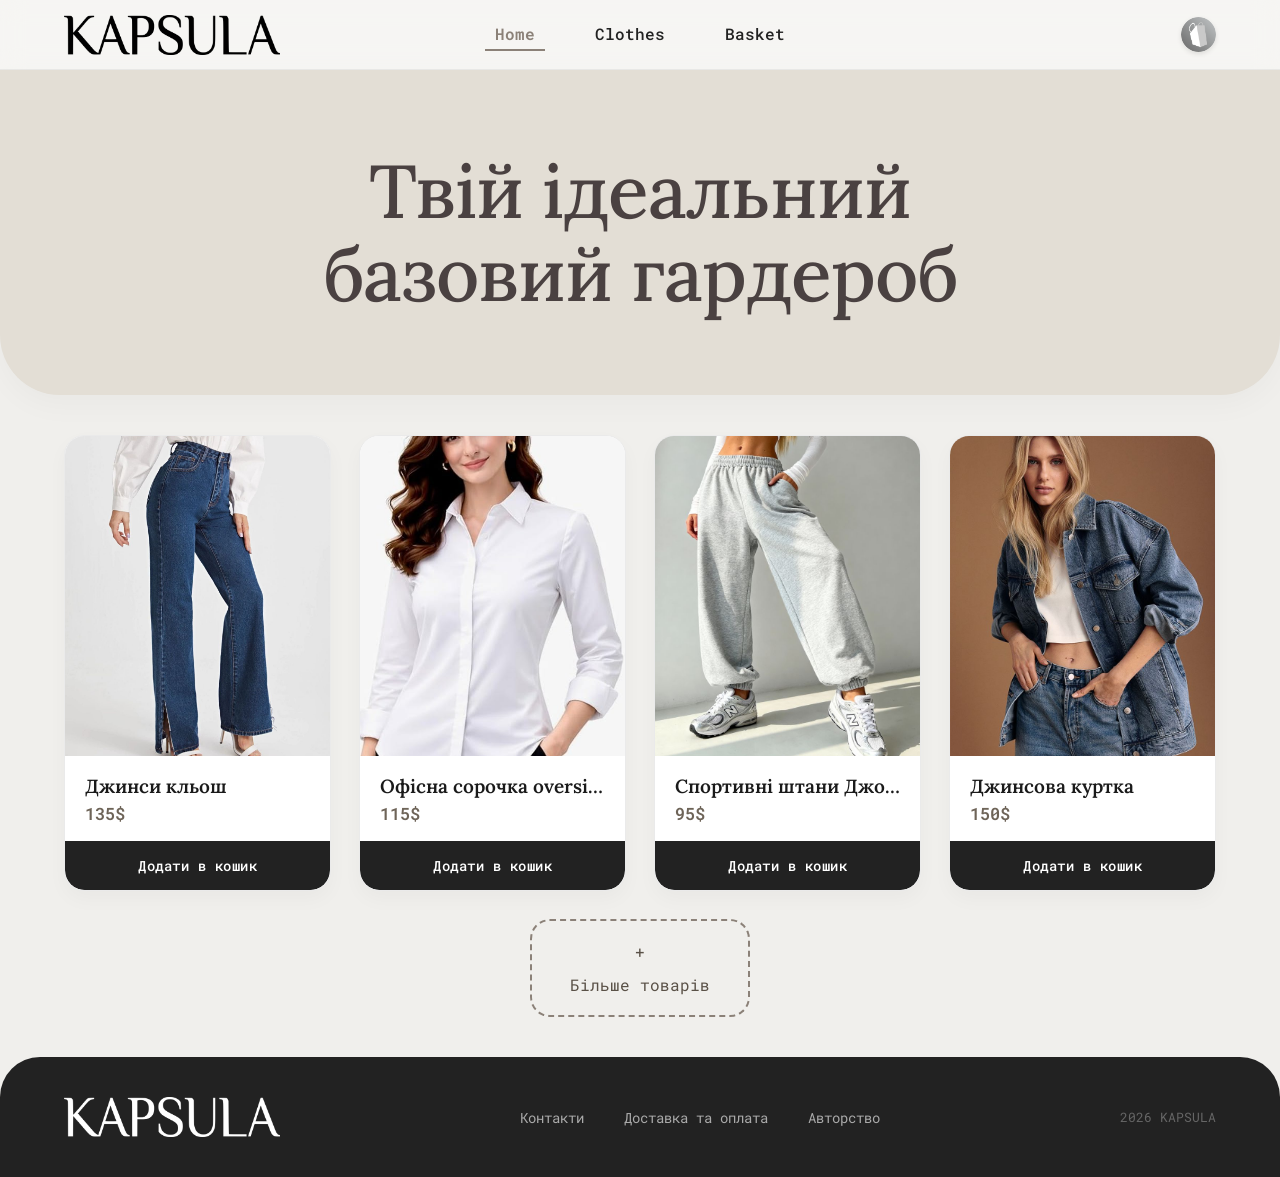
==== index.html @ e4d2770f "Rename home.html to index.html" ====
<!DOCTYPE html>
<html lang="uk">
<head>
    <meta charset="UTF-8">
    <meta name="viewport" content="width=device-width, initial-scale=1.0">
    <title>Kapsula</title>
    <link rel="stylesheet" href="css/style.css">
</head>
<body>
    <div class="nav">
        <div class="nav-left">
            <img src="img/logo.png" class="logo" alt="KAPSULA">
        </div>
        <nav class="nav-center">
            <a href="home.html" class="nav-text active">Home</a>
            <a href="clotnes.html" class="nav-text">Clothes</a>
            <a href="cart.html" class="nav-text">Basket</a>
        </nav>
        <div class="nav-right">
            <div class="cart-wrapper">
                <span id="cart-count">0</span>
                <img src="img/Avatar.png" class="avatar" alt="Profile">
            </div>
        </div>
    </div>

    <main>
        <section class="hero">
            <div class="hero-text">
                <h1>Твій ідеальний<br>базовий гардероб</h1>
            </div>
        </section>
        
        <section class="cards-section" id="products-container">
            </section>
    </main>

    <footer class="footer">
        <div class="footer-left">
            <img src="img/logo.png" class="logo" alt="KAPSULA">
        </div>
        <div class="footer-center">
            <a href="404.html">Контакти</a>
            <a href="404.html">Доставка та оплата</a>
            <a href="credits.html">Авторство</a>
        </div>
        <div class="footer-right">
            <p>2026 KAPSULA</p>
        </div>
    </footer>

    <script src="js/script.js"></script>
</body>
</html>
---- css/style.css ----
/* ########################## */
/* #- GENERAL & BASE -#       */
/* ########################## */

@import url('https://fonts.googleapis.com/css2?family=Lora:wght@400;500;600&family=Roboto+Mono:wght@400;500;600&display=swap');

body {
    background-color: #f0efec;
    margin: 0;
    font-family: 'Roboto Mono', monospace;
    color: #333;
    min-height: 100vh; 
}

html {
    height: 100%;
}

main, .cart-page {
    min-height: calc(100vh - 265px);
    box-sizing: border-box;
}

/* ########################## */
/* #- NAVIGATION & HEADER -#  */
/* ########################## */

.nav {
    height: 70px;
    width: 100%;
    background-color: rgba(252, 251, 249, 0.5);
    backdrop-filter: blur(12px);
    -webkit-backdrop-filter: blur(12px);
    position: sticky;
    top: 0;
    z-index: 1000;
    display: flex;
    align-items: center;
    justify-content: space-between;
    padding: 0 5%;
    box-sizing: border-box;
    border-bottom: 1px solid rgba(0,0,0,0.05);
}

.nav-left {
    flex: 1;
    display: flex;
    justify-content: flex-start;
}

.nav-center {
    flex: 2;
    display: flex;
    justify-content: center;
    gap: 40px;
}

.nav-right {
    flex: 1;
    display: flex;
    justify-content: flex-end;
    align-items: center;
}

.logo {
    height: 40px;
    width: auto;
    display: block;
}

.nav-text {
    font-size: 16px;
    font-weight: 500;
    text-decoration: none;
    color: #222;
    padding: 5px 10px;
    transition: color 0.3s ease;
}

.nav-text:hover {
    color: #8b8178;
}

.nav-text.active {
    color: #8b8178;
    font-weight: 600;
    border-bottom: 2px solid #8b8178;
}

.cart-wrapper {
    position: relative;
    display: flex;
    align-items: center;
    cursor: pointer;
}

#cart-count {
    position: absolute;
    top: -5px;
    right: -8px;
    background-color: #222;
    color: #fff;
    font-size: 10px;
    font-weight: 600;
    width: 18px;
    height: 18px;
    border-radius: 50%;
    display: flex;
    align-items: center;
    justify-content: center;
    border: 2px solid #fcfbf9;
}

.avatar {
    height: 35px;
    width: 35px;
    border-radius: 50%;
    object-fit: cover;
    box-shadow: 0 2px 5px rgba(0,0,0,0.1);
}

/* ########################## */
/* #- UI COMPONENTS -#        */
/* ########################## */

.btn-add {
    width: 100%;
    padding: 14px 0;
    margin-top: 10px;
    background-color: #222;
    color: #fff;
    border: none;
    border-radius: 12px;
    font-family: 'Roboto Mono', monospace;
    font-size: 14px;
    font-weight: 500;
    cursor: pointer;
    transition: background-color 0.3s ease, transform 0.1s ease;
}

.btn-add:hover {
    background-color: #4a4141;
}

.btn-add:active {
    transform: scale(0.97);
}

.btn-large {
    padding: 16px 32px;
    font-size: 16px;
    max-width: 250px;
    margin-top: 15px;
}

/* ########################## */
/* #- HERO SECTION -#         */
/* ########################## */

.hero {
    background-color: #e3ded5;
    border-radius: 0 0 60px 60px;
    padding: 80px 5%;
    display: flex;
    align-items: center;
    justify-content: center;
    text-align: center;
    box-shadow: 0 10px 30px rgba(0,0,0,0.03);
}

.hero-text h1 {
    font-family: 'Lora', serif;
    font-size: 75px;
    font-weight: 500;
    color: #4a4141;
    margin: 0;
    line-height: 1.1;
    letter-spacing: -1px;
}

/* ########################## */
/* #- PRODUCT CARDS (MODERN) -# */
/* ########################## */

.cards-section {
    width: 100%;
    box-sizing: border-box;
    display: flex;
    flex-wrap: wrap;
    gap: 28px;
    padding: 40px 5%;
    justify-content: center;
    align-items: stretch;
}

.cards-section::-webkit-scrollbar {
    display: none;
}

.card {
    width: 100%;
    flex: 1 1 240px;
    max-width: 280px;
    min-width: 210px;
    background-color: #fff;
    border-radius: 20px;
    overflow: hidden;
    border: 1px solid #eaeaea;
    box-shadow: 0 8px 20px rgba(0,0,0,0.03);
    display: flex;
    flex-direction: column;
    justify-content: space-between;
    transition: transform 0.3s cubic-bezier(0.25, 0.8, 0.25, 1), box-shadow 0.3s ease, border-color 0.3s ease;
    text-decoration: none;
    color: inherit;
}

.card:hover {
    transform: translateY(-7px);
    box-shadow: 0 16px 32px rgba(0,0,0,0.08);
    border-color: #d1d1d1;
}

.card-img-wrapper {
    width: 100%;
    height: 320px;
    background-color: #f5f2ed;
    overflow: hidden;
}

.card-img {
    width: 100%;
    height: 100%;
    object-fit: cover;
    transition: transform 0.6s ease;
}

.card:hover .card-img {
    transform: scale(1.06);
}

.card-info {
    padding: 18px 20px 0 20px;
    display: flex;
    flex-direction: column;
    justify-content: space-between;
    flex-grow: 1;
}

.card-title {
    margin: 0 0 4px 0;
    font-family: 'Lora', serif;
    font-size: 19px;
    font-weight: 600;
    color: #1a1a1a;
    text-align: left;
    white-space: nowrap;
    overflow: hidden;
    text-overflow: ellipsis;
}

.card-price {
    margin: 0;
    font-size: 17px;
    font-weight: 600;
    color: #6e6458;
    text-align: left;
}

.card .btn-add {
    width: calc(100% + 40px);
    margin: 16px -20px 0 -20px;
    padding: 15px 0;
    background-color: #222222;
    color: #ffffff;
    border: none;
    border-radius: 0 0 20px 20px;
    font-size: 14px;
    font-weight: 500;
    letter-spacing: 0.5px;
    cursor: pointer;
    transition: background-color 0.25s ease;
    text-align: center;
}

.card .btn-add:hover {
    background-color: #5a5147;
}

.more-card {
    flex: 1 1 180px;
    max-width: 220px;
    min-width: 160px;
    border: 2px dashed #8b8178;
    border-radius: 20px;
    display: flex;
    flex-direction: column;
    align-items: center;
    justify-content: center;
    text-decoration: none;
    color: #5a5147;
    background-color: transparent;
    transition: all 0.3s ease;
    gap: 12px;
    padding: 20px;
    box-sizing: border-box;
}

.more-card:hover {
    border-color: #222;
    color: #222;
    background-color: rgba(90, 81, 71, 0.05);
    transform: translateY(-3px);
}

/* ########################## */
/* #- SINGLE PRODUCT PAGE -#  */
/* ########################## */

.product-section {
    display: flex;
    gap: 50px;
    padding: 60px 5%;
    max-width: 1100px;
    margin: 0 auto;
    align-items: flex-start;
}

.product-image-wrapper {
    flex: 1;
    max-width: 500px;
    border-radius: 20px;
    overflow: hidden;
    box-shadow: 0 10px 30px rgba(0,0,0,0.05);
}

.product-image-wrapper img {
    width: 100%;
    height: auto;
    display: block;
    object-fit: cover;
}

.product-details {
    flex: 1;
    display: flex;
    flex-direction: column;
    gap: 20px;
}

.product-details h1 {
    font-family: 'Lora', serif;
    font-size: 38px;
    color: #222;
    margin: 0;
}

.product-price {
    font-size: 26px;
    font-weight: 600;
    color: #5a5147;
    margin: 0;
}

.product-description {
    font-size: 15px;
    line-height: 1.6;
    color: #555;
    margin: 0;
}

.product-material {
    font-size: 14px;
    color: #666;
    margin: 0;
}

.product-options {
    display: flex;
    flex-direction: column;
    gap: 8px;
    margin-top: 10px;
}

.size-label {
    font-size: 14px;
    color: #333;
    font-weight: 500;
}

.size-select {
    padding: 12px 16px;
    border: 1px solid #ccc;
    border-radius: 10px;
    font-family: 'Roboto Mono', monospace;
    font-size: 15px;
    background-color: #fff;
    color: #333;
    outline: none;
    cursor: pointer;
    max-width: 200px;
    transition: border-color 0.3s;
}

.size-select:focus {
    border-color: #5a5147;
}

.size-select.select-invalid {
    border-color: #d9534f;
}

.size-error {
    display: none;
    color: #d9534f;
    font-size: 12px;
}

/* ==========================================
   ART PAGE
   ========================================== */

.cart-page {
    max-width: 900px;
    margin: 40px auto;
    padding: 0 20px;
}

.cart-header {
    display: flex;
    justify-content: space-between;
    align-items: center;
    margin-bottom: 30px;
    padding-bottom: 15px;
    border-bottom: 1px solid #e0e0e0;
}

.cart-header h1 {
    font-family: 'Lora', serif;
    font-size: 32px;
    margin: 0;
}

.btn-clear {
    background: transparent;
    border: 1px solid #c62828;
    color: #c62828;
    padding: 8px 16px;
    border-radius: 20px;
    cursor: pointer;
    font-size: 14px;
    transition: all 0.2s ease;
}

.btn-clear:hover {
    background: #c62828;
    color: #fff;
}

.cart-list {
    display: flex;
    flex-direction: column;
    gap: 20px;
}

.cart-item {
    display: flex;
    justify-content: space-between;
    align-items: center;
    background: #ffffff;
    border: 1px solid #eee;
    border-radius: 12px;
    padding: 15px 20px;
    box-shadow: 0 2px 8px rgba(0,0,0,0.03);
}

.cart-item-left {
    display: flex;
    align-items: center;
    gap: 20px;
}

.cart-item-img {
    width: 80px;
    height: 100px;
    object-fit: cover;
    border-radius: 8px;
    background-color: #f5f5f5;
}

.cart-item-details {
    display: flex;
    flex-direction: column;
    gap: 6px;
}

.cart-item-title {
    font-size: 18px;
    margin: 0;
    color: #222;
}

.cart-item-qty {
    font-size: 14px;
    color: #666;
    margin: 0;
}

.cart-item-price {
    font-size: 18px;
    font-weight: 600;
    color: #2e7d32;
    margin: 0;
}

.btn-remove {
    background-color: transparent;
    border: 1px solid #d32f2f;
    color: #d32f2f;
    padding: 8px 18px;
    border-radius: 20px;
    font-size: 14px;
    font-weight: 500;
    cursor: pointer;
    transition: all 0.2s ease;
}

.btn-remove:hover {
    background-color: #d32f2f;
    color: #ffffff;
}

.cart-summary {
    margin-top: 35px;
    padding: 25px;
    background: #f9f9f9;
    border-radius: 12px;
    display: flex;
    flex-direction: column;
    align-items: flex-end;
    gap: 20px;
}

.cart-summary-total {
    font-size: 22px;
    display: flex;
    gap: 15px;
}

.empty-cart {
    text-align: center;
    padding: 60px 20px;
}

/* ########################## */
/* #- CHECKOUT PAGE -#        */
/* ########################## */

.checkout-page {
    padding: 60px 5%;
    max-width: 800px;
    margin: 0 auto;
    min-height: 60vh;
}

.checkout-page h1 {
    font-family: 'Lora', serif;
    font-size: 36px;
    margin-bottom: 40px;
    text-align: center;
}

.checkout-form {
    background-color: #fff;
    padding: 40px;
    border-radius: 24px;
    box-shadow: 0 15px 35px rgba(0,0,0,0.04);
    display: flex;
    flex-direction: column;
    gap: 25px;
}

.form-group {
    display: flex;
    flex-direction: column;
    gap: 8px;
}

.form-group label {
    font-size: 14px;
    font-weight: 500;
    color: #555;
}

.form-group input, 
.form-group select {
    padding: 15px;
    border: 1px solid #ddd;
    border-radius: 12px;
    font-family: 'Roboto Mono', monospace;
    font-size: 15px;
    outline: none;
    transition: border-color 0.3s;
}

.form-group input:focus, 
.form-group select:focus {
    border-color: #222;
}

.checkout-summary {
    border-top: 1px solid #eee;
    padding-top: 20px;
    text-align: right;
    font-size: 20px;
}

/* ########################## */
/* #- FOOTER -#               */
/* ########################## */

.footer {
    background-color: #222;
    color: #fff;
    padding: 40px 5%;
    display: flex;
    align-items: center;
    justify-content: space-between;
    border-radius: 40px 40px 0 0;
}

.footer-left .logo {
    filter: invert(1);
}

.footer-center {
    display: flex;
    gap: 40px;
}

.footer-center a {
    text-decoration: none;
    color: #aaa;
    font-size: 14px;
    transition: color 0.3s ease;
}

.footer-center a:hover {
    color: #fff;
}

.footer-right p {
    font-size: 13px;
    color: #666;
    margin: 0;
}

/* ########################## */
/* #- 404 ERROR PAGE -#       */
/* ########################## */

.error-page-body {
    display: flex;
    justify-content: center;
    align-items: center;
    height: 100vh;
    margin: 0;
    background-color: #fcfbf9;
}

.error-container {
    text-align: center;
    padding: 20px;
}

.error-container h1 {
    font-family: 'Lora', serif;
    font-size: 120px;
    color: #222;
    margin: 0;
}

.error-container p {
    font-size: 18px;
    color: #555;
    margin: 20px 0 30px 0;
}

/* ########################## */
/* #- MEDIA QUERIES -#        */
/* ########################## */

@media (max-width: 900px) {
    .hero-text h1 {
        font-size: 55px;
    }
}

@media (max-width: 768px) {
    .nav {
        height: auto;
        flex-direction: column;
        padding: 20px 5%;
        gap: 20px;
    }

    .nav-left, .nav-center, .nav-right {
        width: 100%;
        justify-content: center;
    }

    .nav-center {
        gap: 20px;
        flex-wrap: wrap;
    }

    .hero {
        padding: 50px 5%;
        border-radius: 0 0 35px 35px;
    }
    
    .hero-text h1 {
        font-size: 40px;
    }

    .cards-section {
        padding: 50px 5%;
        grid-template-columns: repeat(auto-fill, minmax(150px, 1fr));
        gap: 20px;
    }

    .card {
        flex: 1 1 calc(50% - 16px);
        max-width: 100%;
        min-width: 140px;
    }

    .more-card {
        flex: 1 1 100%;
        max-width: 100%;
        min-height: 80px;
        flex-direction: row;
        justify-content: center;
        gap: 10px;
        padding: 15px;
    }

    .more-card .plus-icon {
        font-size: 24px;
    }

    .card-img-wrapper {
        height: 220px;
    }

    .card-info {
        padding: 15px 10px;
        gap: 8px;
    }

    .card-title {
        font-size: 16px;
    }

    .card-price {
        font-size: 18px;
    }

    .btn-add {
        padding: 10px 0;
        font-size: 12px;
    }

    .btn-large {
        max-width: 100%;
        width: 100%;
    }

    .product-section {
        flex-direction: column;
        gap: 30px;
        padding: 40px 5%;
    }

    .product-image-wrapper {
        max-width: 100%;
    }

    .product-details h1 {
        font-size: 32px;
    }

    .size-select {
        max-width: 100%;
        width: 100%;
    }

    .cart-item {
        padding: 20px;
    }
    
    .cart-header {
        flex-direction: column;
        gap: 15px;
        align-items: flex-start;
    }
    
    .cart-summary {
        align-items: stretch;
        text-align: center;
    }
    
    .checkout-form {
        padding: 25px;
    }

    .footer {
        flex-direction: column;
        gap: 30px;
        text-align: center;
        padding: 40px 5% 30px;
        border-radius: 25px 25px 0 0;
    }

    .footer-center {
        flex-direction: column;
        gap: 15px;
    }
}

/* ########################## */
/* #- PAGE CLOTNEЫ -#        */
/* ########################## */

.tags-container {
    display: flex;
    flex-wrap: wrap;
    justify-content: center;
    gap: 15px;
    margin: 10px auto 20px auto;
    max-width: 1000px;
    padding: 0 20px;
}

.tag-btn {
    background-color: transparent;
    color: #6b6b6b;
    border: 1px solid #6b6b6b; 
    border-radius: 50px;     
    padding: 6px 10px;  
    font-size: 18px;       
    font-family: inherit;
    font-weight: 400;
    cursor: pointer;
    transition: all 0.2s ease-in-out;
    box-shadow: none !important; 
    outline: none;
}

.tag-btn:hover {
    background-color: #333;
    color: #ffffff;
    border-color: #333;
    font-weight: 200;
}


.tag-btn.active {
    background-color: #5d9e5f;
    color: #ffffff;
    border: 3px solid #5d9e5f;
    box-shadow: none !important;
}
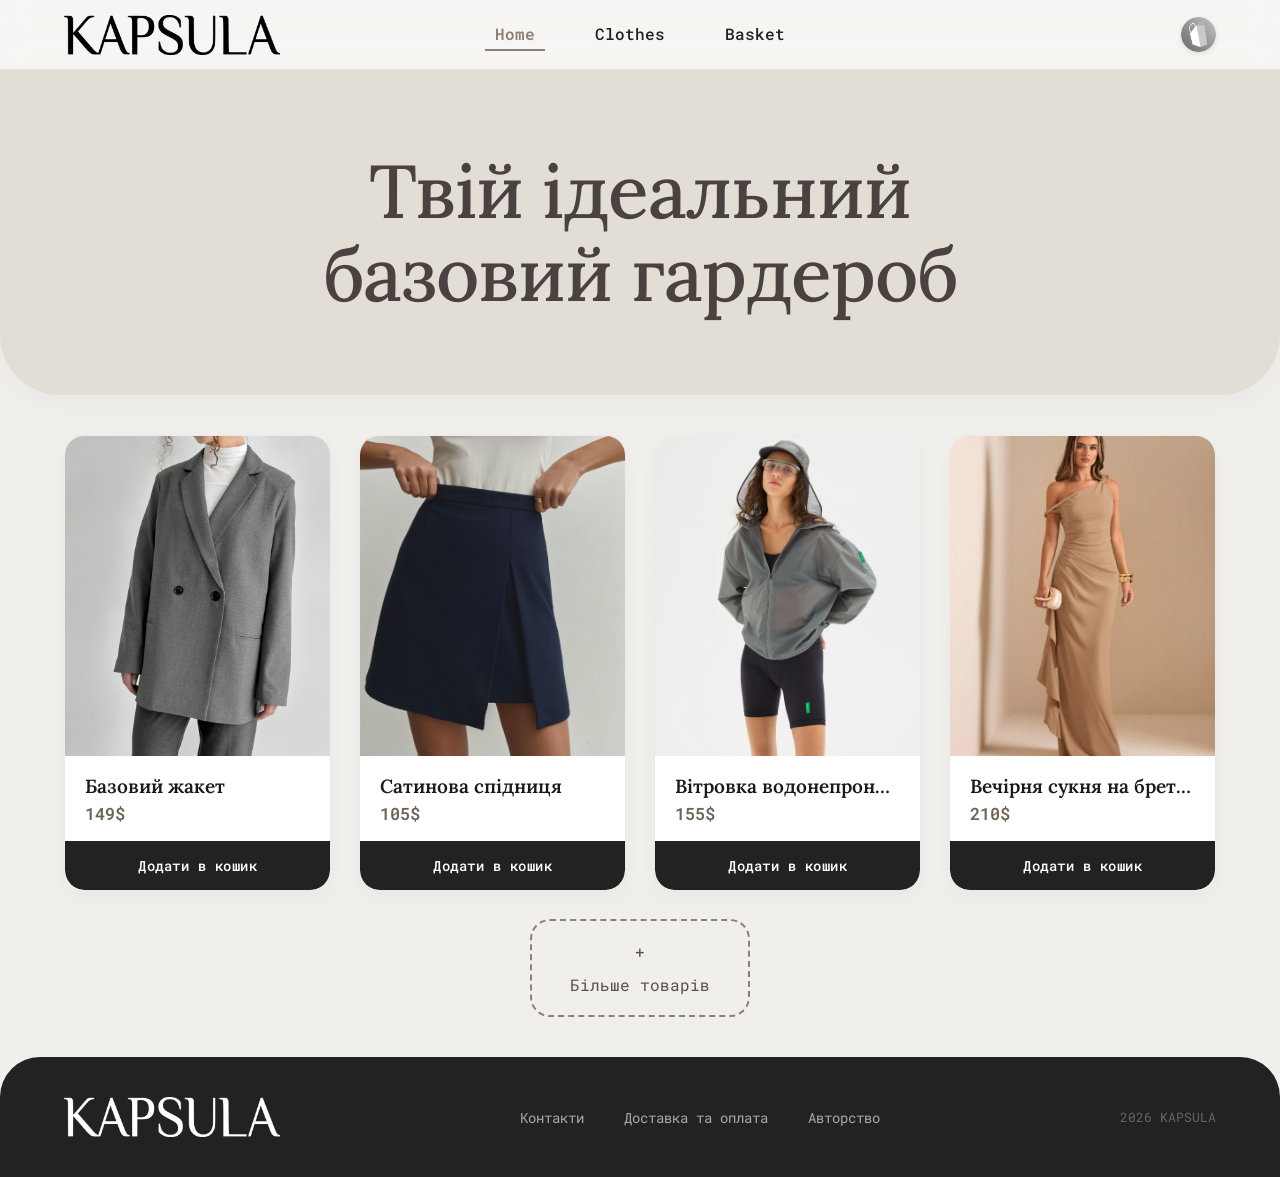
==== commit b1b47de7: "Fix file paths and update pages" ====
--- a/index.html
+++ b/index.html
@@ -12,7 +12,7 @@
             <img src="img/logo.png" class="logo" alt="KAPSULA">
         </div>
         <nav class="nav-center">
-            <a href="home.html" class="nav-text active">Home</a>
+            <a href="index.html" class="nav-text active">Home</a>
             <a href="clotnes.html" class="nav-text">Clothes</a>
             <a href="cart.html" class="nav-text">Basket</a>
         </nav>
